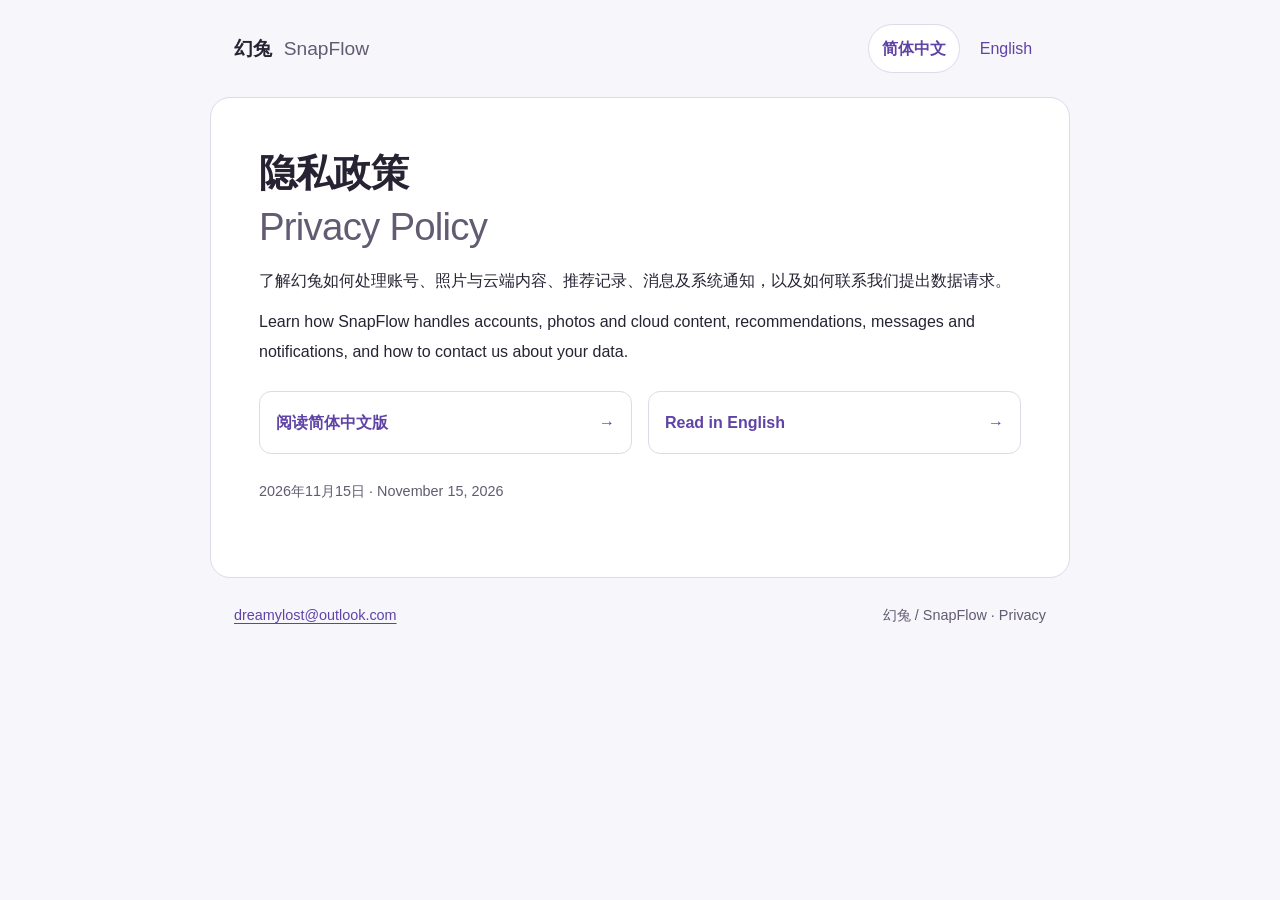
==== index.html @ d694e3eb "feat: publish bilingual SnapFlow privacy policy" ====
<!doctype html>
<html lang="zh-CN">
<head>
  <meta charset="utf-8">
  <meta name="viewport" content="width=device-width, initial-scale=1">
  <meta name="color-scheme" content="light dark">
  <meta name="description" content="幻兔 / SnapFlow 隐私政策 · Privacy Policy">
  <title>幻兔 / SnapFlow · 隐私政策 / Privacy Policy</title>
  <link rel="canonical" href="https://bitlap.org/sf-app-privacy/">
  <link rel="alternate" hreflang="zh-CN" href="https://bitlap.org/sf-app-privacy/zh-CN.html">
  <link rel="alternate" hreflang="en" href="https://bitlap.org/sf-app-privacy/en.html">
  <link rel="alternate" hreflang="x-default" href="https://bitlap.org/sf-app-privacy/">
  <link rel="stylesheet" href="style.css">
</head>
<body>
  <a class="skip" href="#policy">跳至正文 / Skip to content</a>
  <header><a class="brand" href="index.html">幻兔 <span>SnapFlow</span></a>
    <nav aria-label="语言 / Language"><a href="zh-CN.html" hreflang="zh-CN" aria-current="page">简体中文</a><a href="en.html" hreflang="en">English</a></nav>
  </header>
  <main id="policy">
    <h1>隐私政策<br><span lang="en">Privacy Policy</span></h1>
    <p>了解幻兔如何处理账号、照片与云端内容、推荐记录、消息及系统通知，以及如何联系我们提出数据请求。</p>
    <p lang="en">Learn how SnapFlow handles accounts, photos and cloud content, recommendations, messages and notifications, and how to contact us about your data.</p>
    <div class="choices"><a href="zh-CN.html" lang="zh-CN">阅读简体中文版 <span>→</span></a><a href="en.html" lang="en">Read in English <span>→</span></a></div>
    <p class="date">2026年11月15日 · <span lang="en">November 15, 2026</span></p></main>
  <footer><a href="mailto:dreamylost@outlook.com">dreamylost@outlook.com</a>
    <span>幻兔 / SnapFlow · Privacy</span></footer>
</body>
</html>
---- style.css ----
:root { color-scheme: light dark; --bg:#f7f6fb; --paper:#fff; --ink:#272333; --muted:#625b71; --line:#dfd9e9; --accent:#6043a6; }
* { box-sizing:border-box; }
html { scroll-padding-top:1.5rem; }
body { margin:0; background:var(--bg); color:var(--ink); font:1rem/1.85 -apple-system,BlinkMacSystemFont,"Segoe UI",sans-serif; overflow-wrap:anywhere; }
a { color:var(--accent); text-underline-offset:.2em; }
a:hover { text-decoration-thickness:2px; }
a:focus-visible,summary:focus-visible { outline:3px solid var(--accent); outline-offset:4px; border-radius:3px; }
header,main,footer { max-width:860px; margin:auto; }
header { display:flex; justify-content:space-between; align-items:center; flex-wrap:wrap; gap:1rem; padding:1.5rem; }
.brand { font-weight:750; font-size:1.2rem; text-decoration:none; color:var(--ink); }
.brand span { color:var(--muted); font-weight:400; margin-left:.4rem; }
nav { display:flex; gap:.4rem; flex-wrap:wrap; }
nav a { padding:.55rem .8rem; text-decoration:none; border:1px solid transparent; border-radius:999px; }
nav a[aria-current="page"] { border-color:var(--line); background:var(--paper); font-weight:650; }
main { background:var(--paper); padding:clamp(1.25rem,5vw,3rem); border:1px solid var(--line); border-radius:20px; }
h1 { margin:0; font-size:clamp(1.8rem,5vw,2.4rem); line-height:1.4; letter-spacing:-.02em; }
h1 span { color:var(--muted); font-weight:500; }
h2 { font-size:1.2rem; margin:2.25rem 0 .75rem; line-height:1.5; }
p { margin:.75rem 0; }
.date { color:var(--muted); font-size:.9rem; margin:1rem 0 1.5rem; }
details { border-block:1px solid var(--line); padding:.8rem 0; }
summary { cursor:pointer; font-weight:600; min-height:44px; display:list-item; align-content:center; }
details ul { list-style:none; padding:0; margin:.5rem 0; }
details li a { display:block; padding:.25rem 0; }
.choices { display:grid; grid-template-columns:repeat(auto-fit,minmax(min(100%,220px),1fr)); gap:1rem; margin:1.5rem 0; }
.choices a { display:flex; justify-content:space-between; gap:1rem; padding:1rem; border:1px solid var(--line); border-radius:12px; text-decoration:none; font-weight:650; }
footer { padding:1.5rem; color:var(--muted); font-size:.9rem; display:flex; justify-content:space-between; flex-wrap:wrap; gap:.5rem; }
.skip { position:absolute; left:1rem; top:-8rem; background:var(--paper); padding:.75rem; z-index:1; }
.skip:focus { top:1rem; }
@media (max-width:600px) { main { margin:0 .75rem; border-radius:14px; } header,footer { padding:1.25rem; } }
@media (prefers-color-scheme:dark) { :root { --bg:#1d1b24; --paper:#262330; --ink:#f2edf9; --muted:#c3b9d1; --line:#4a425c; --accent:#c9b3ff; } }
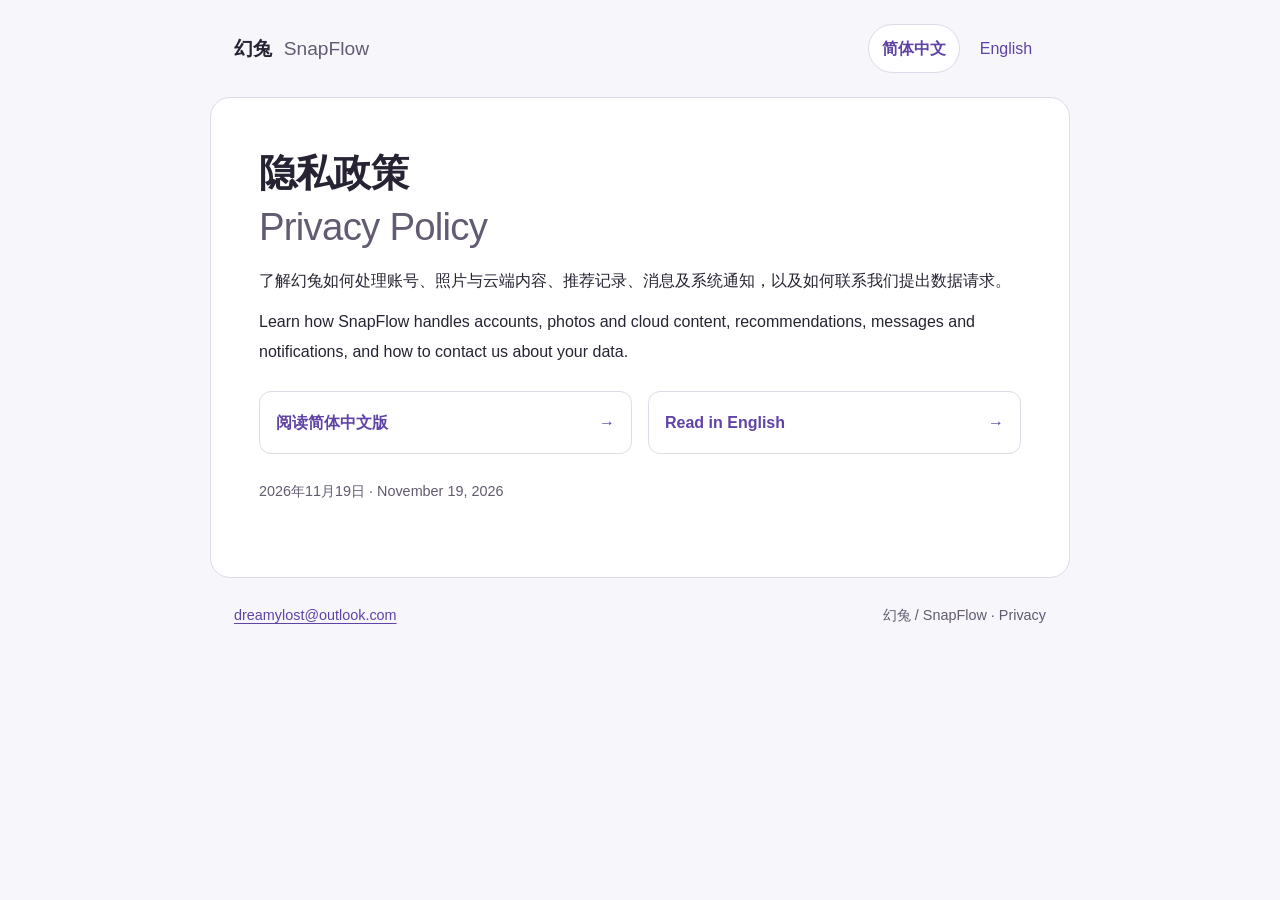
==== commit 36631b96: "docs: describe foreground weather location and current analytics" ====
--- a/index.html
+++ b/index.html
@@ -22,7 +22,7 @@
     <p>了解幻兔如何处理账号、照片与云端内容、推荐记录、消息及系统通知，以及如何联系我们提出数据请求。</p>
     <p lang="en">Learn how SnapFlow handles accounts, photos and cloud content, recommendations, messages and notifications, and how to contact us about your data.</p>
     <div class="choices"><a href="zh-CN.html" lang="zh-CN">阅读简体中文版 <span>→</span></a><a href="en.html" lang="en">Read in English <span>→</span></a></div>
-    <p class="date">2026年11月15日 · <span lang="en">November 15, 2026</span></p></main>
+    <p class="date">2026年11月19日 · <span lang="en">November 19, 2026</span></p></main>
   <footer><a href="mailto:dreamylost@outlook.com">dreamylost@outlook.com</a>
     <span>幻兔 / SnapFlow · Privacy</span></footer>
 </body>
